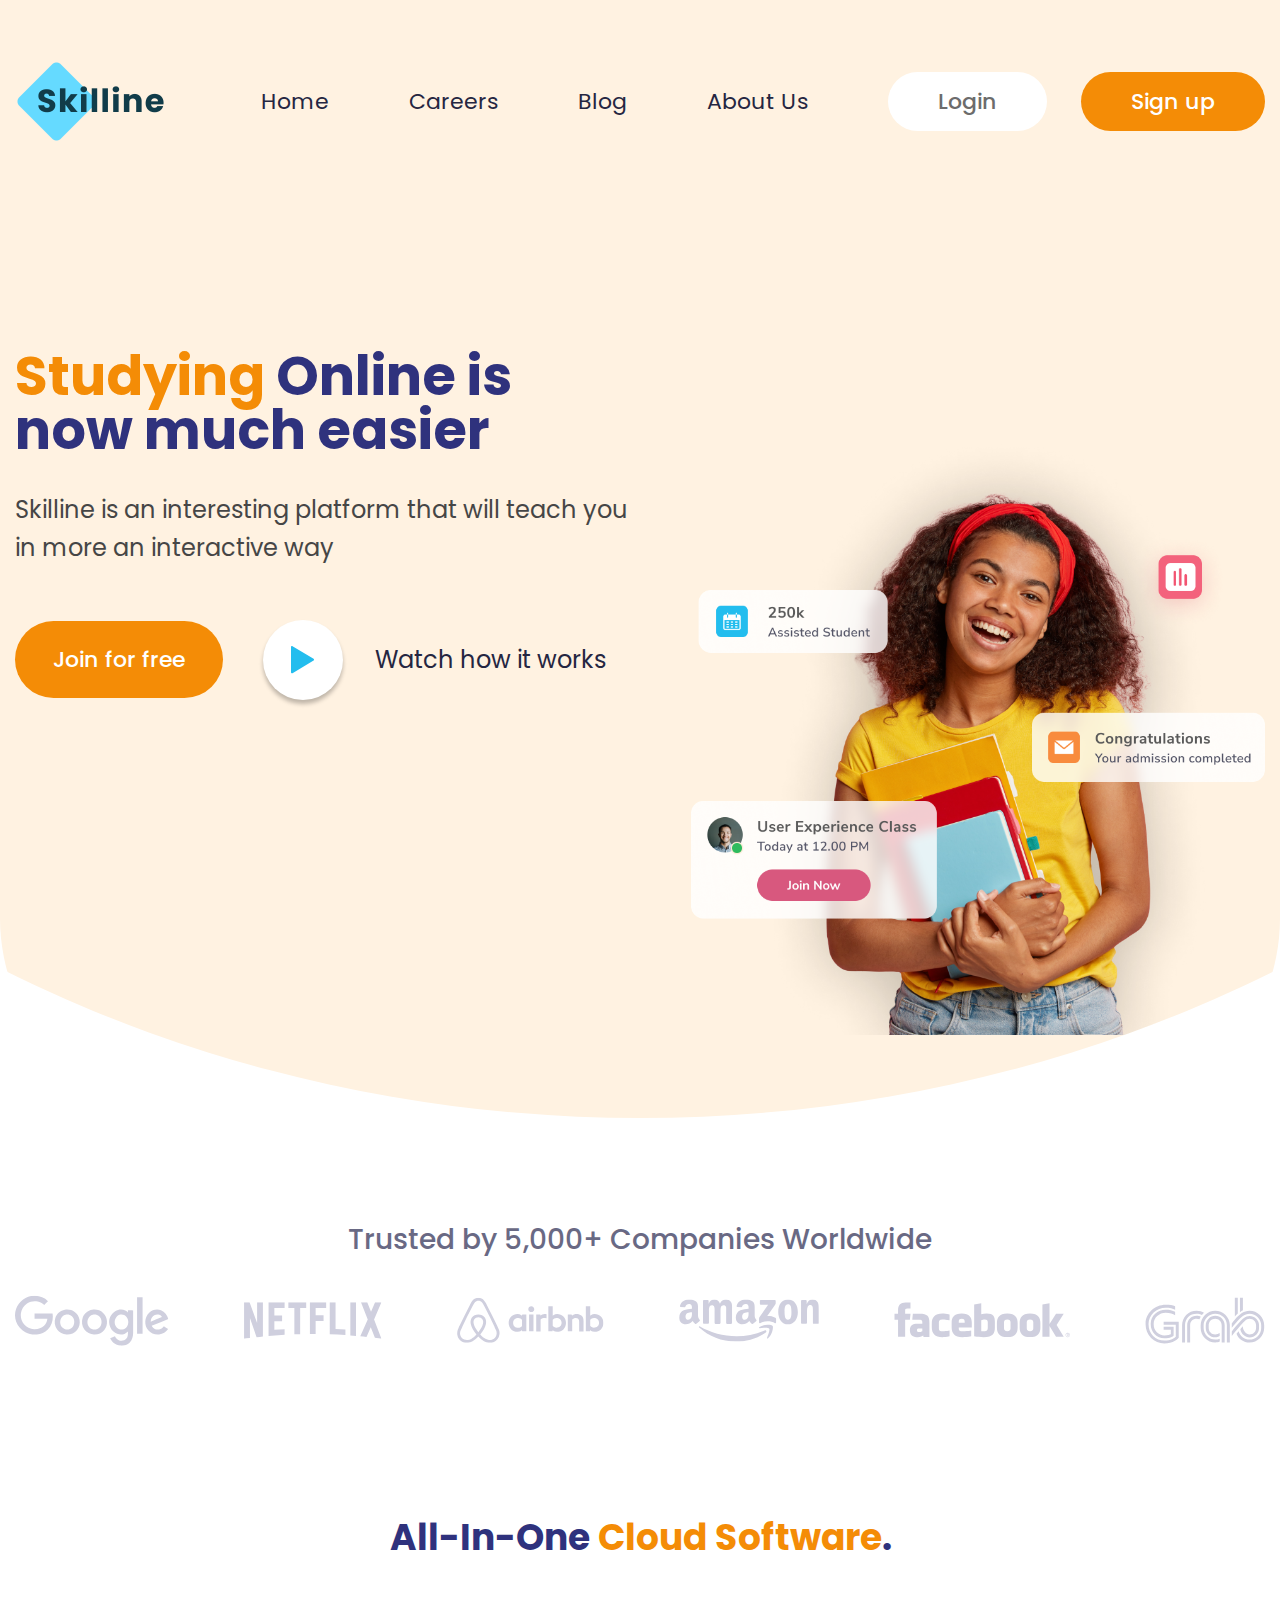
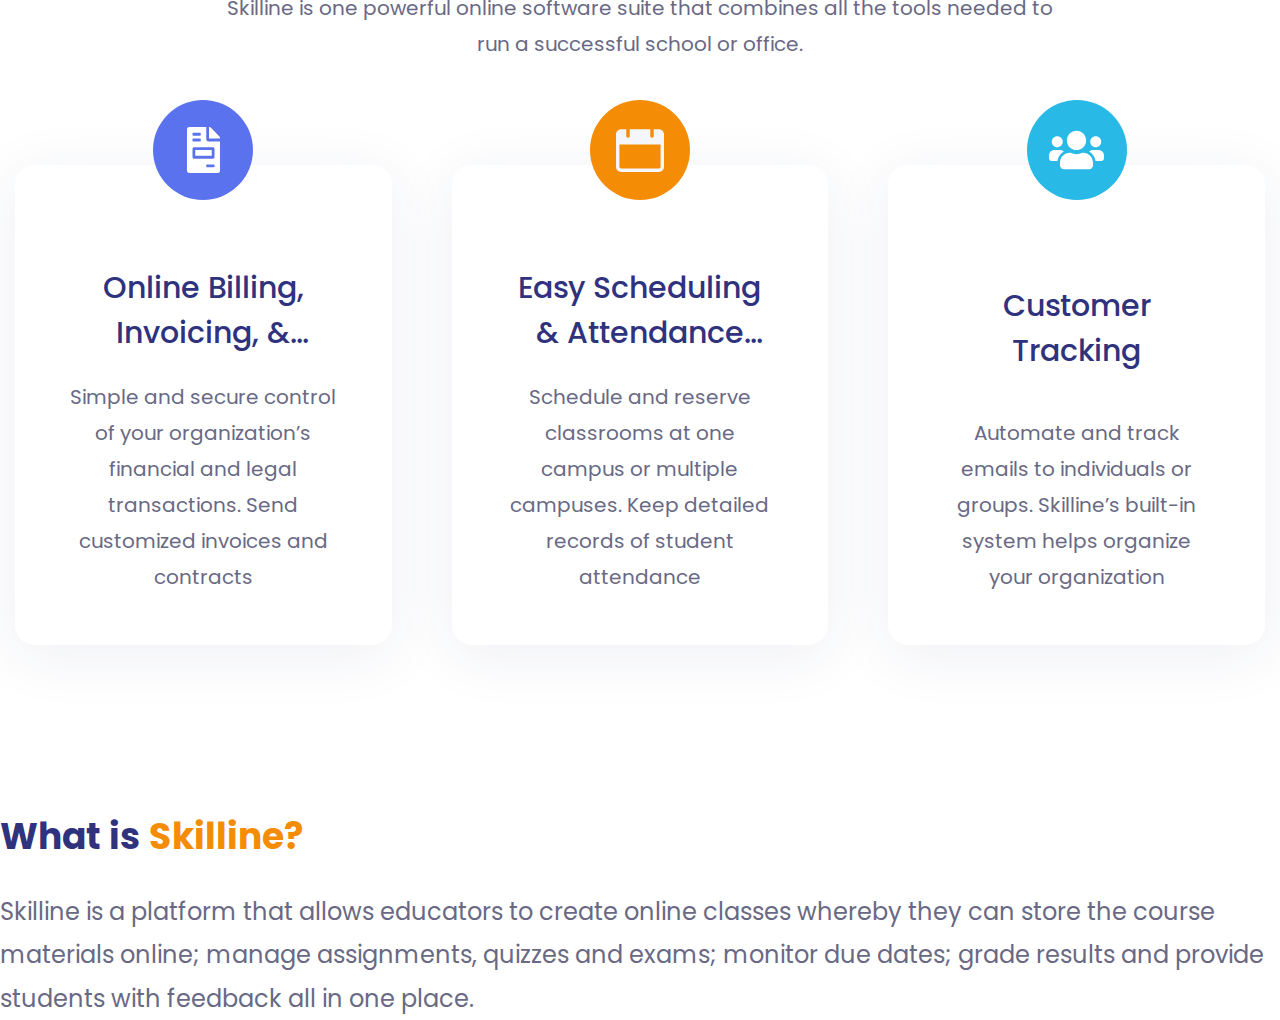
==== landing-page-figma-1/index.html @ 6eb18774 "update section introduce" ====
<!DOCTYPE html>
<html lang="en">
  <head>
    <meta charset="UTF-8" />
    <meta http-equiv="X-UA-Compatible" content="IE=edge" />
    <meta name="viewport" content="width=device-width, initial-scale=1.0" />
    <title>Skilline</title>
    <link rel="preconnect" href="https://fonts.googleapis.com" />
    <link rel="preconnect" href="https://fonts.gstatic.com" crossorigin />
    <link
      href="https://fonts.googleapis.com/css2?family=Nunito+Sans:wght@400;600;700;800&family=Poppins:wght@400;500;600;700&display=swap"
      rel="stylesheet"
    />
    <link rel="stylesheet" href="./css/app.css" />
  </head>
  <body>
    <div class="wrapper">
      <header class="header">
        <div class="header-container">
          <div class="header-top">
            <img srcset="./images/logo.png 2x" alt="" class="header-logo" />
            <ul class="menu">
              <li class="menu-item"><a href="#!" class="menu-link">Home</a></li>
              <li class="menu-item">
                <a href="#!" class="menu-link">Careers</a>
              </li>
              <li class="menu-item"><a href="#!" class="menu-link">Blog</a></li>
              <li class="menu-item">
                <a href="#!" class="menu-link">About Us</a>
              </li>
            </ul>
            <div class="header-buttons">
              <a href="#!" class="btn btn--white">Login</a>
              <a href="#!" class="btn btn--primary">Sign up</a>
            </div>
          </div>
          <div class="header-main">
            <div class="header-content">
              <h1 class="header-heading">
                Studying <span>Online is now much easier</span>
              </h1>
              <p class="header-desc">
                Skilline is an interesting platform that will teach you in more
                an interactive way
              </p>
              <div class="header-action">
                <a href="#!" class="btn btn--primary">Join for free</a>
                <a href="#!" class="watch">
                  <div class="watch-icon">
                    <img src="./images/icon-play.svg" a lt="" />
                  </div>
                  <span>Watch how it works</span>
                </a>
              </div>
            </div>
            <div class="header-image">
              <img srcset="./images/header-pic.png 2x" alt="" />
            </div>
          </div>
        </div>
      </header>
      <main class="main">
        <section class="company">
          <h3 class="company-heading">Trusted by 5,000+ Companies Worldwide</h3>
          <div class="company-logos">
            <div class="company-logo">
              <img src="./images/google.svg" alt="google" />
            </div>
            <div class="company-logo">
              <img src="./images/netflix.svg" alt="netflix" />
            </div>
            <div class="company-logo">
              <img src="./images/airbnb.svg" alt="airbnb" />
            </div>
            <div class="company-logo">
              <img src="./images/amazon.svg" alt="amazon" />
            </div>
            <div class="company-logo">
              <img src="./images/facebook.svg" alt="facebook" />
            </div>
            <div class="company-logo">
              <img src="./images/grab.svg" alt="grab" />
            </div>
          </div>
        </section>
        <section class="introduce">
          <div class="introduce-header">
            <h2 class="global-heading">
              All-In-One <span>Cloud Software</span>.
            </h2>
            <p class="introduce-desc global-text">
              Skilline is one powerful online software suite that combines all
              the tools needed to run a successful school or office.
            </p>
          </div>
          <div class="introduce-list">
            <div class="introduce-item">
              <div class="introduce-icon bg-purple">
                <img src="./images/icon-file.svg" alt="" class="" />
              </div>
              <h3 class="introduce-title">
                Online Billing, Invoicing, & Contracts
              </h3>
              <p class="introduce-desc">
                Simple and secure control of your organization’s financial and
                legal transactions. Send customized invoices and contracts
              </p>
            </div>
            <div class="introduce-item">
              <div class="introduce-icon bg-orange">
                <img src="./images/icon-calendar.svg" alt="" class="" />
              </div>
              <h3 class="introduce-title">
                Easy Scheduling & Attendance Tracking
              </h3>
              <p class="introduce-desc">
                Schedule and reserve classrooms at one campus or multiple
                campuses. Keep detailed records of student attendance
              </p>
            </div>
            <div class="introduce-item">
              <div class="introduce-icon bg-blue">
                <img src="./images/icon-users.svg" alt="" class="" />
              </div>
              <h3 class="introduce-title">Customer Tracking</h3>
              <p class="introduce-desc">
                Automate and track emails to individuals or groups. Skilline’s
                built-in system helps organize your organization
              </p>
            </div>
          </div>
        </section>
        <section class="about">
          <div class="about-header">
            <h2 class="global-heading">What is <span>Skilline?</span></h2>
            <p class="global-text">
              Skilline is a platform that allows educators to create online
              classes whereby they can store the course materials online; manage
              assignments, quizzes and exams; monitor due dates; grade results
              and provide students with feedback all in one place.
            </p>
          </div>
        </section>
      </main>
    </div>
  </body>
</html>
---- landing-page-figma-1/css/app.css ----
html {
  -webkit-box-sizing: border-box;
          box-sizing: border-box;
}

* {
  margin: 0;
  padding: 0;
}

*,
*:before,
*:after {
  -webkit-box-sizing: border-box;
          box-sizing: border-box;
}

input,
textarea,
select,
button {
  outline: none;
}

input {
  line-height: normal;
}

label,
button {
  cursor: pointer;
}

a {
  text-decoration: none;
}

img {
  display: block;
  max-width: 100%;
}

body {
  font-size: 22px;
  color: #252641;
  font-weight: 400;
  line-height: 1;
  font-family: "Poppins", sans-serif;
}

.btn {
  display: inline-block;
  font-size: 22px;
  font-weight: 500;
  font-family: "Poppins", sans-serif;
  line-height: calc(33 / 22);
  padding: 13px 50px;
  border: 0;
  outline: none;
  border-radius: 1000rem;
  cursor: pointer;
}

.btn--white {
  background-color: white;
  color: #6c6c6c;
}

.btn--primary {
  color: white;
  background-color: #f48c06;
}

.global-heading {
  font-weight: 700;
  font-size: 36px;
  line-height: 180%;
  color: #2f327d;
  margin-bottom: 20px;
}

.global-heading span {
  color: #f48c06;
}

.global-text {
  font-size: 24px;
  line-height: 180%;
  color: #696984;
}

.bg-purple {
  background-color: #5b72ee;
}

.bg-orange {
  background-color: #f48c06;
}

.bg-blue {
  background-color: #29b9e7;
}

.header {
  min-height: 1118px;
  background-color: #fff2e1;
  border-radius: 0 0 200px 200px;
  margin-bottom: 100px;
  overflow: hidden;
  -webkit-clip-path: ellipse(100% 100% at top);
          clip-path: ellipse(100% 100% at top);
  padding-bottom: 200px;
}

.header-container {
  max-width: 1725px;
  margin-left: auto;
  margin-right: auto;
  padding: 0 15px;
}

.header-top {
  padding-top: 60px;
  padding-bottom: 70px;
  display: -webkit-box;
  display: -ms-flexbox;
  display: flex;
  -webkit-box-align: center;
      -ms-flex-align: center;
          align-items: center;
}

.header-buttons {
  margin-left: 80px;
  display: -webkit-box;
  display: -ms-flexbox;
  display: flex;
  -webkit-box-align: center;
      -ms-flex-align: center;
          align-items: center;
  gap: 0 34px;
}

.header-main {
  display: -webkit-box;
  display: -ms-flexbox;
  display: flex;
  -webkit-box-pack: justify;
      -ms-flex-pack: justify;
          justify-content: space-between;
  -webkit-box-align: center;
      -ms-flex-align: center;
          align-items: center;
  gap: 0 57px;
}

.header-heading {
  font-size: 54px;
  font-weight: bold;
  margin-bottom: 34px;
  line-height: cal(81/54);
  color: #f48c06;
}

.header-heading span {
  color: #2f327d;
}

.header-desc {
  font-weight: 400;
  font-size: 24px;
  line-height: 160%;
  margin-bottom: 52px;
  color: #464646;
}

.header-action {
  display: -webkit-box;
  display: -ms-flexbox;
  display: flex;
  -webkit-box-align: center;
      -ms-flex-align: center;
          align-items: center;
  gap: 0 40px;
}

.header-action .btn--primary {
  padding: 22px 38px;
}

.header-image {
  position: relative;
  -webkit-transform: translateY(200px);
          transform: translateY(200px);
}

.menu {
  margin-left: auto;
  list-style-type: none;
  display: -webkit-box;
  display: -ms-flexbox;
  display: flex;
  -webkit-box-align: center;
      -ms-flex-align: center;
          align-items: center;
  gap: 0 80px;
}

.menu-link {
  color: inherit;
}

.watch {
  display: -webkit-box;
  display: -ms-flexbox;
  display: flex;
  -webkit-box-align: center;
      -ms-flex-align: center;
          align-items: center;
  gap: 0 32px;
  font-size: 24px;
  line-height: calc(36 / 24);
  color: inherit;
}

.watch-icon {
  width: 80px;
  height: 80px;
  border-radius: 100rem;
  background-color: white;
  -webkit-box-shadow: 0px 4px 4px rgba(0, 0, 0, 0.25);
          box-shadow: 0px 4px 4px rgba(0, 0, 0, 0.25);
  display: -webkit-box;
  display: -ms-flexbox;
  display: flex;
  -webkit-box-align: center;
      -ms-flex-align: center;
          align-items: center;
  -webkit-box-pack: center;
      -ms-flex-pack: center;
          justify-content: center;
}

.company {
  margin-bottom: 160px;
}

.company-heading {
  font-weight: 500;
  font-size: 28px;
  line-height: 160%;
  text-align: center;
  margin-bottom: 32px;
  color: #696984;
}

.company-logos {
  display: -webkit-box;
  display: -ms-flexbox;
  display: flex;
  -webkit-box-align: center;
      -ms-flex-align: center;
          align-items: center;
  gap: 0 75px;
  max-width: 1370px;
  padding: 0 15px;
  margin-left: auto;
  margin-right: auto;
}

.company-logo img {
  margin: 0 auto;
}

.introduce {
  margin-bottom: 160px;
}

.introduce-header {
  max-width: 870px;
  padding: 0 15px;
  margin: 0 auto;
  text-align: center;
  margin-bottom: 103px;
}

.introduce-list {
  max-width: 1500px;
  margin: 0 auto;
  padding: 0 15px;
  display: -ms-grid;
  display: grid;
  -ms-grid-columns: (1fr)[3];
      grid-template-columns: repeat(3, 1fr);
  grid-gap: 60px;
}

.introduce-item {
  background: #FFFFFF;
  -webkit-box-shadow: 0px 10px 60px rgba(38, 45, 118, 0.08);
          box-shadow: 0px 10px 60px rgba(38, 45, 118, 0.08);
  border-radius: 20px;
  padding: 0px 54px 50px;
  display: -ms-grid;
  display: grid;
  -ms-grid-rows: 100px 1fr auto;
      grid-template-rows: 100px 1fr auto;
  justify-items: center;
  -webkit-box-align: center;
      -ms-flex-align: center;
          align-items: center;
  text-align: center;
}

.introduce-icon {
  width: 100px;
  height: 100px;
  border-radius: 100rem;
  display: -webkit-box;
  display: -ms-flexbox;
  display: flex;
  -webkit-box-align: center;
      -ms-flex-align: center;
          align-items: center;
  -webkit-box-pack: center;
      -ms-flex-pack: center;
          justify-content: center;
  -webkit-transform: translateY(-50px);
          transform: translateY(-50px);
  margin-bottom: 30px;
}

.introduce-title {
  font-weight: 500;
  font-size: 30px;
  line-height: 1.5;
  color: #2f327d;
  margin-bottom: 24px;
  display: -webkit-box;
  -webkit-line-clamp: 2;
  -webkit-box-orient: vertical;
  overflow: hidden;
  text-overflow: ellipsis;
  word-break: break-word;
}

.introduce-desc {
  font-size: 20px;
  line-height: 180%;
  color: #696984;
  margin-top: auto;
}
/*# sourceMappingURL=app.css.map */
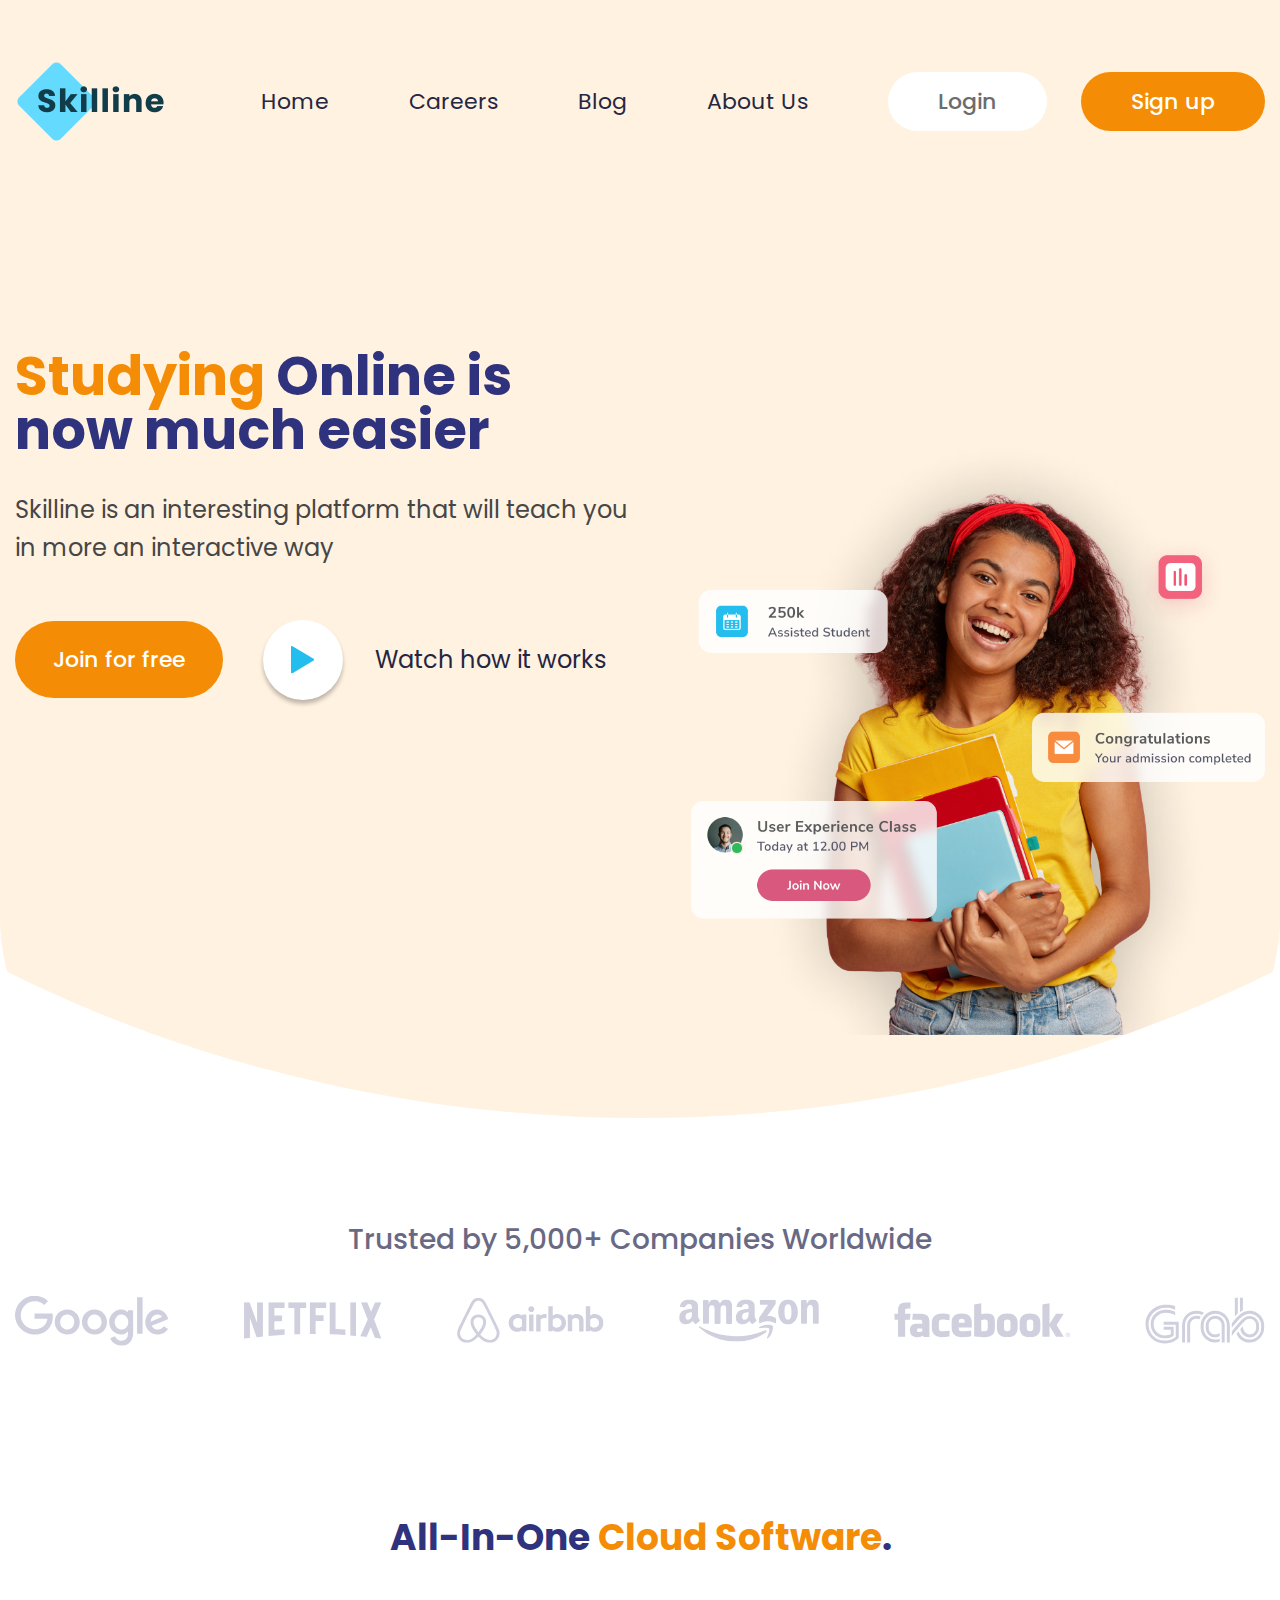
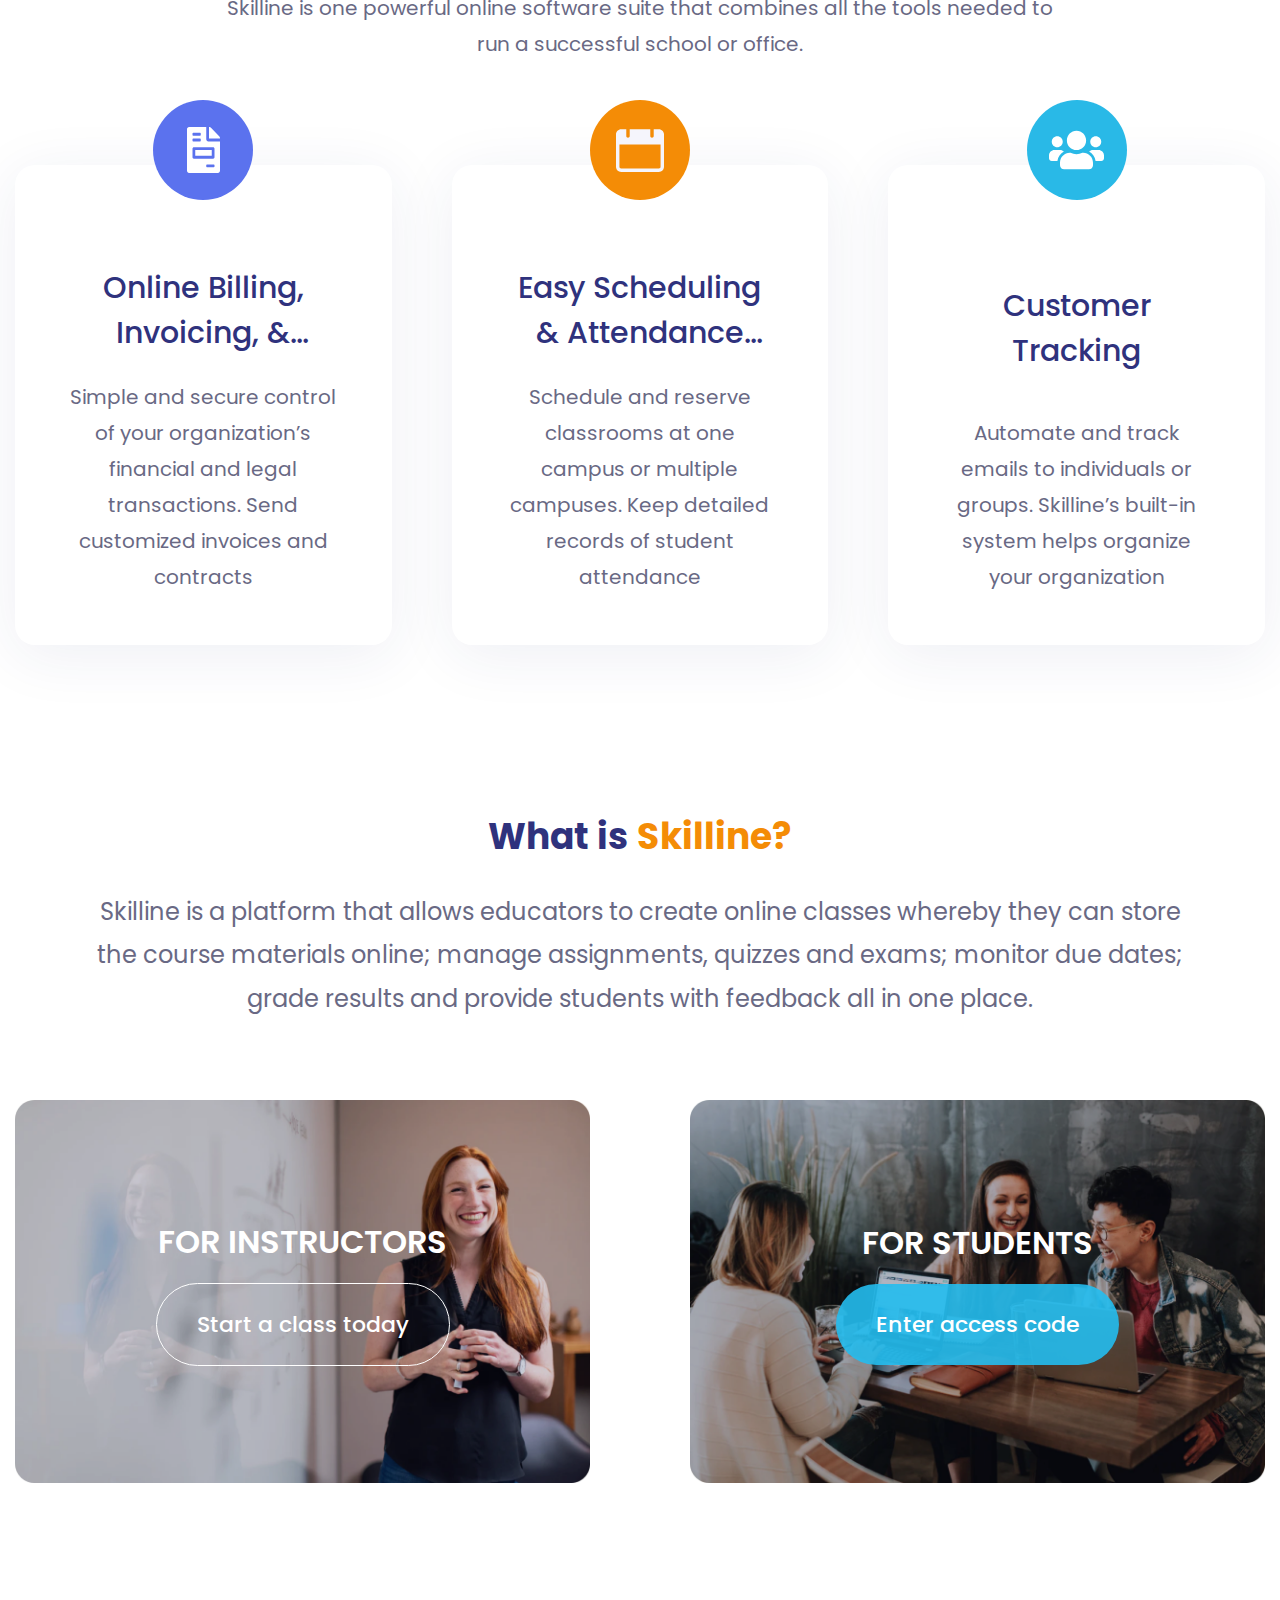
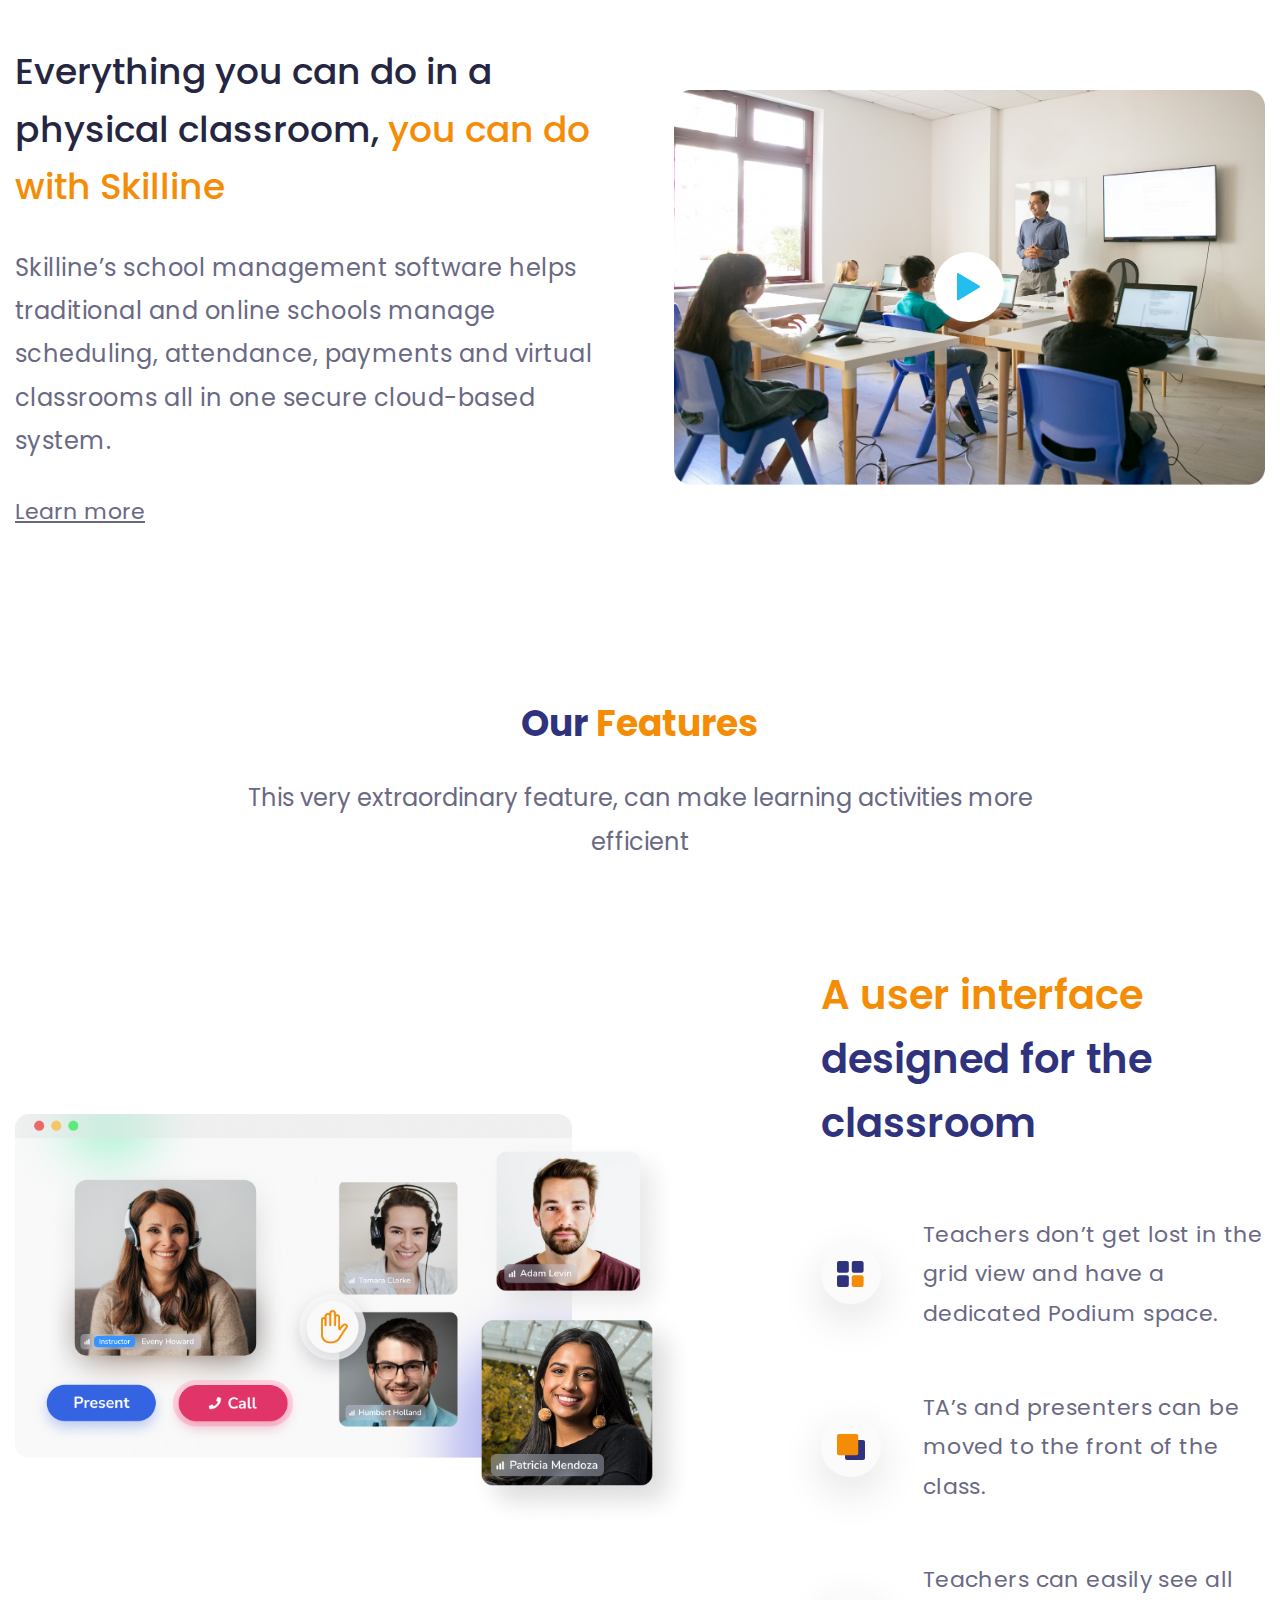
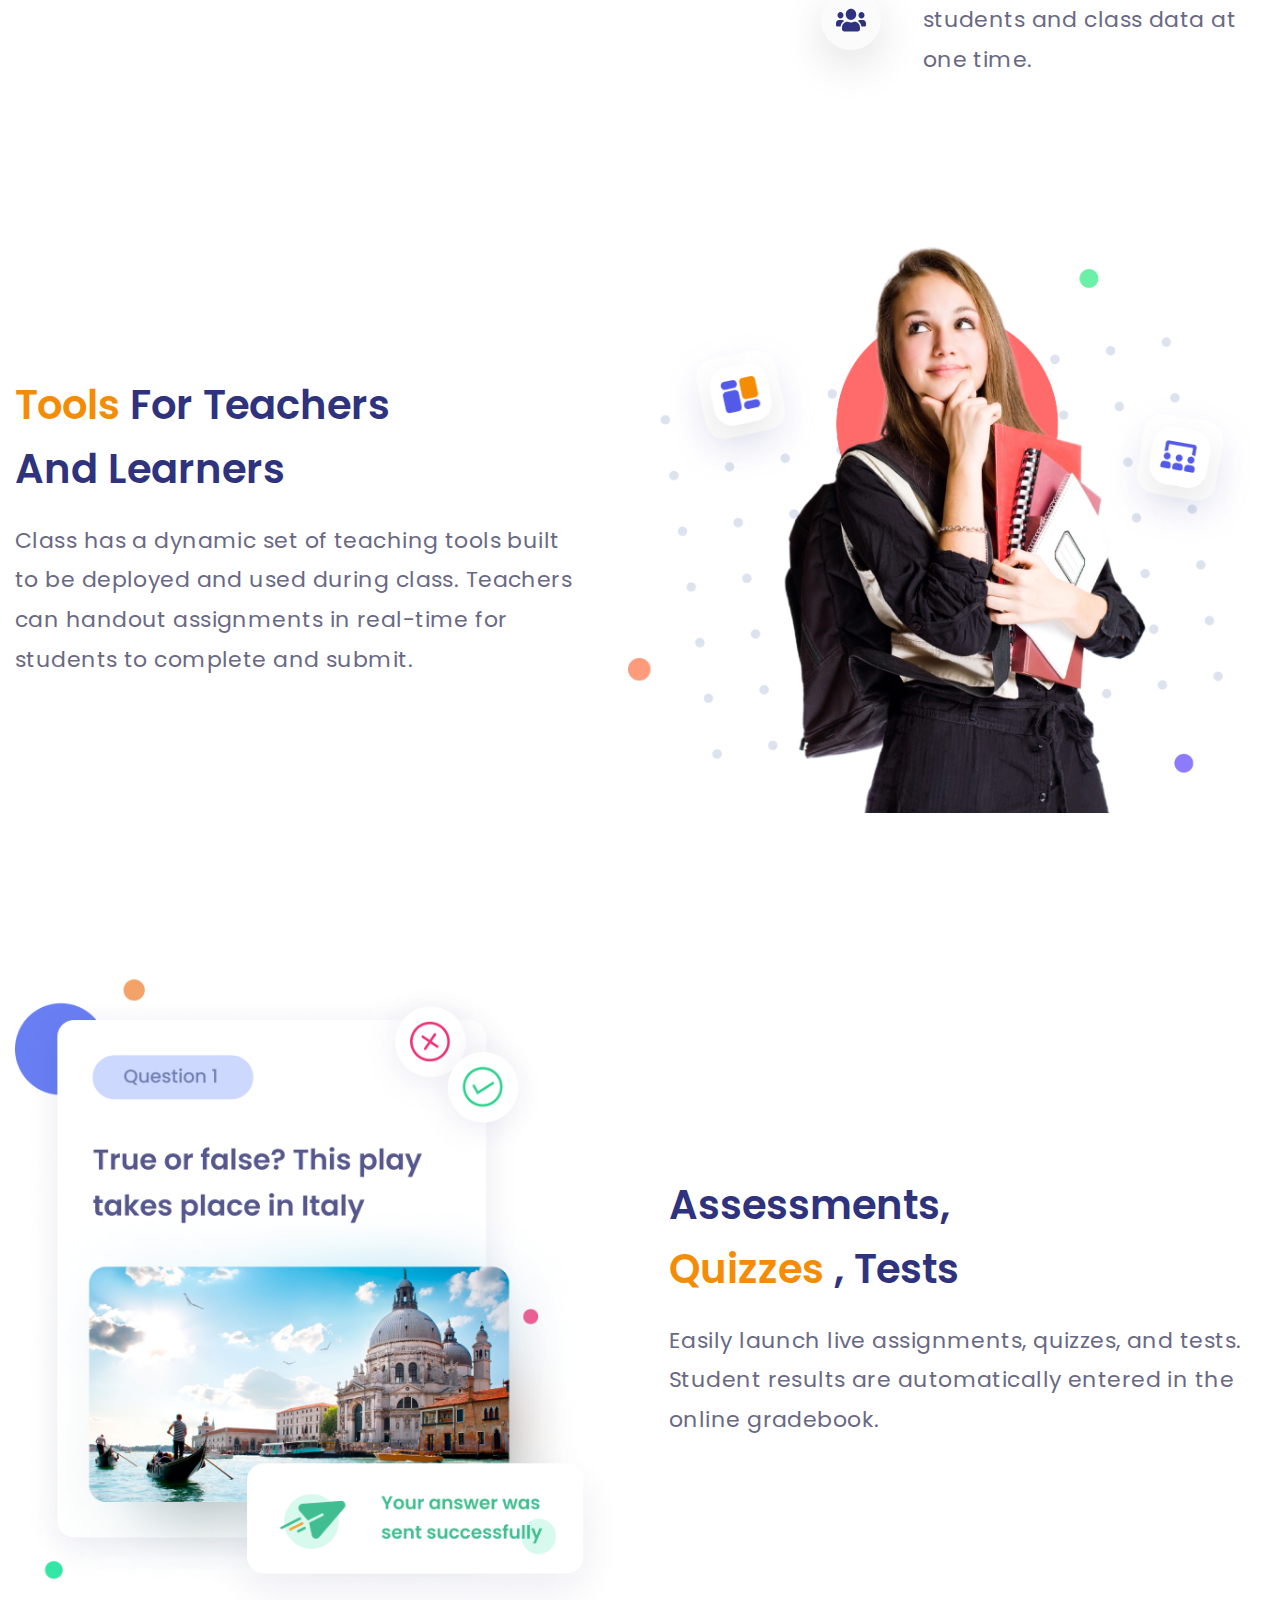
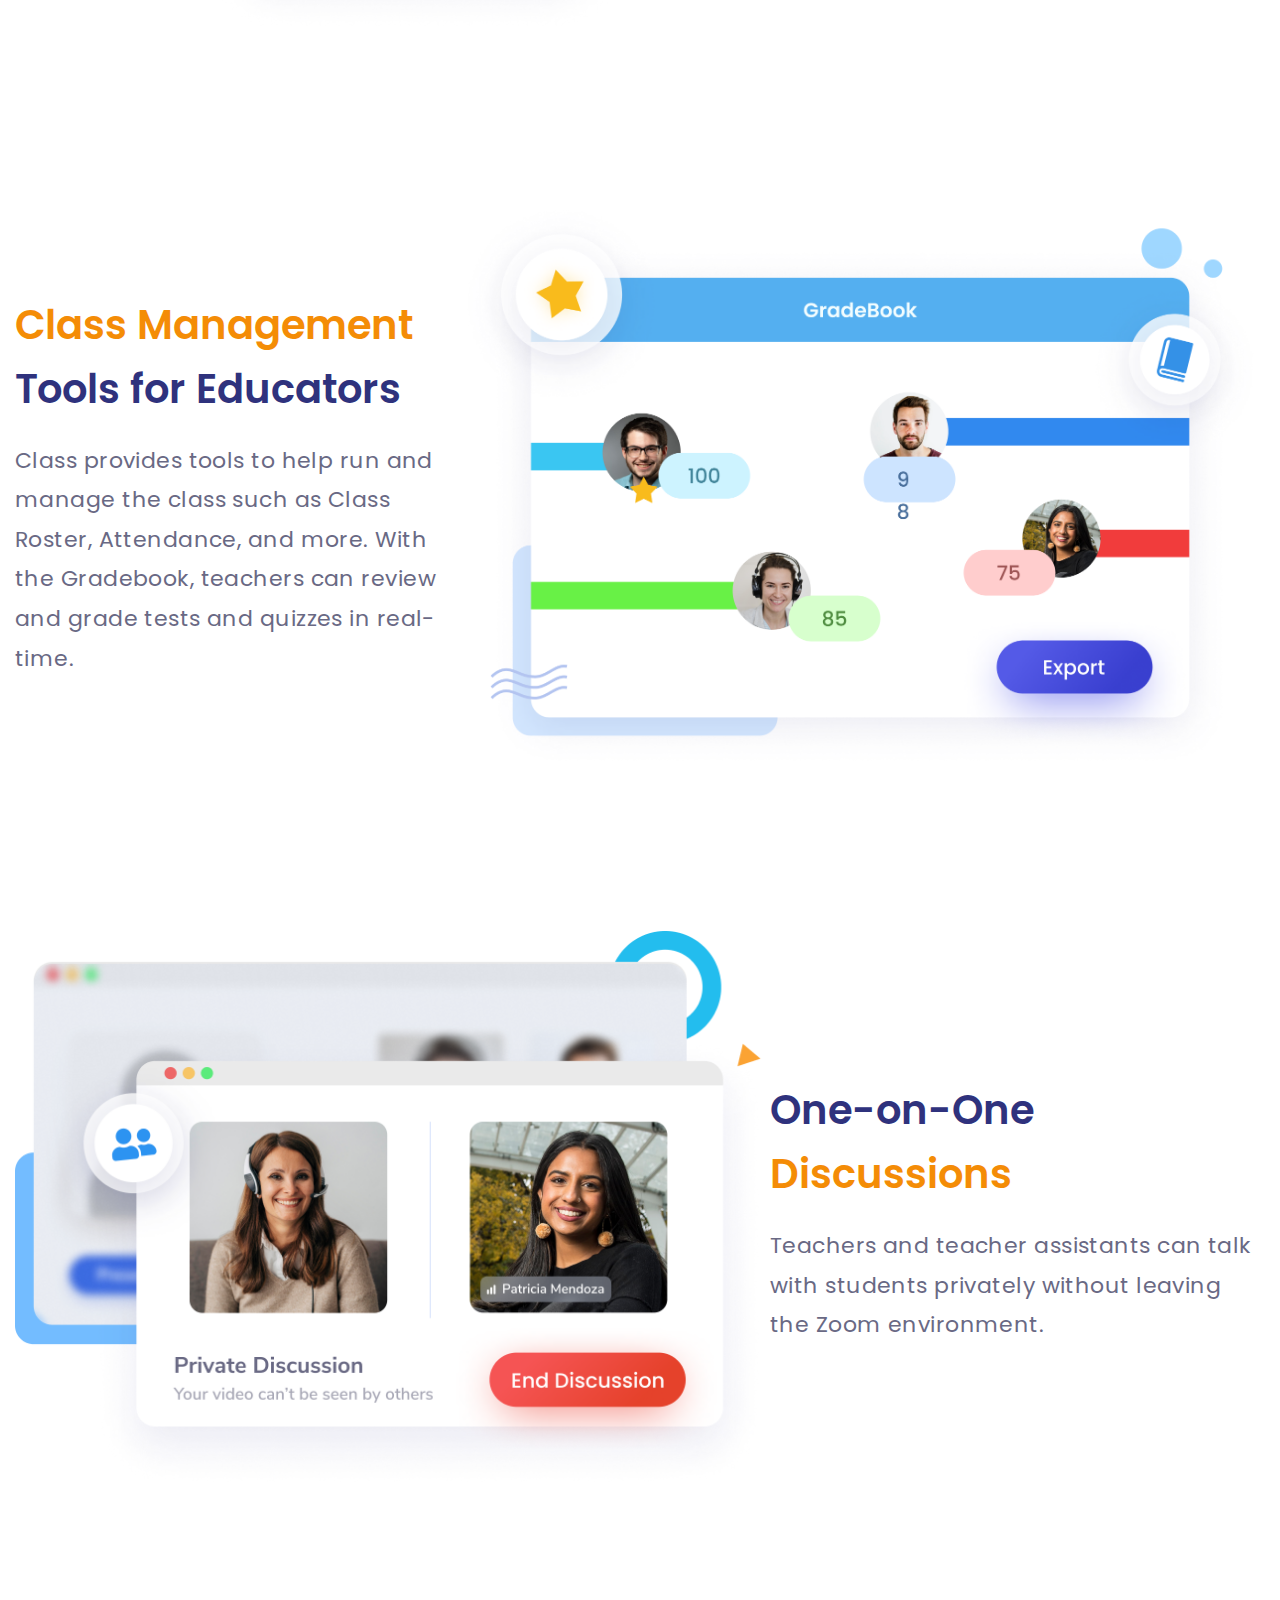
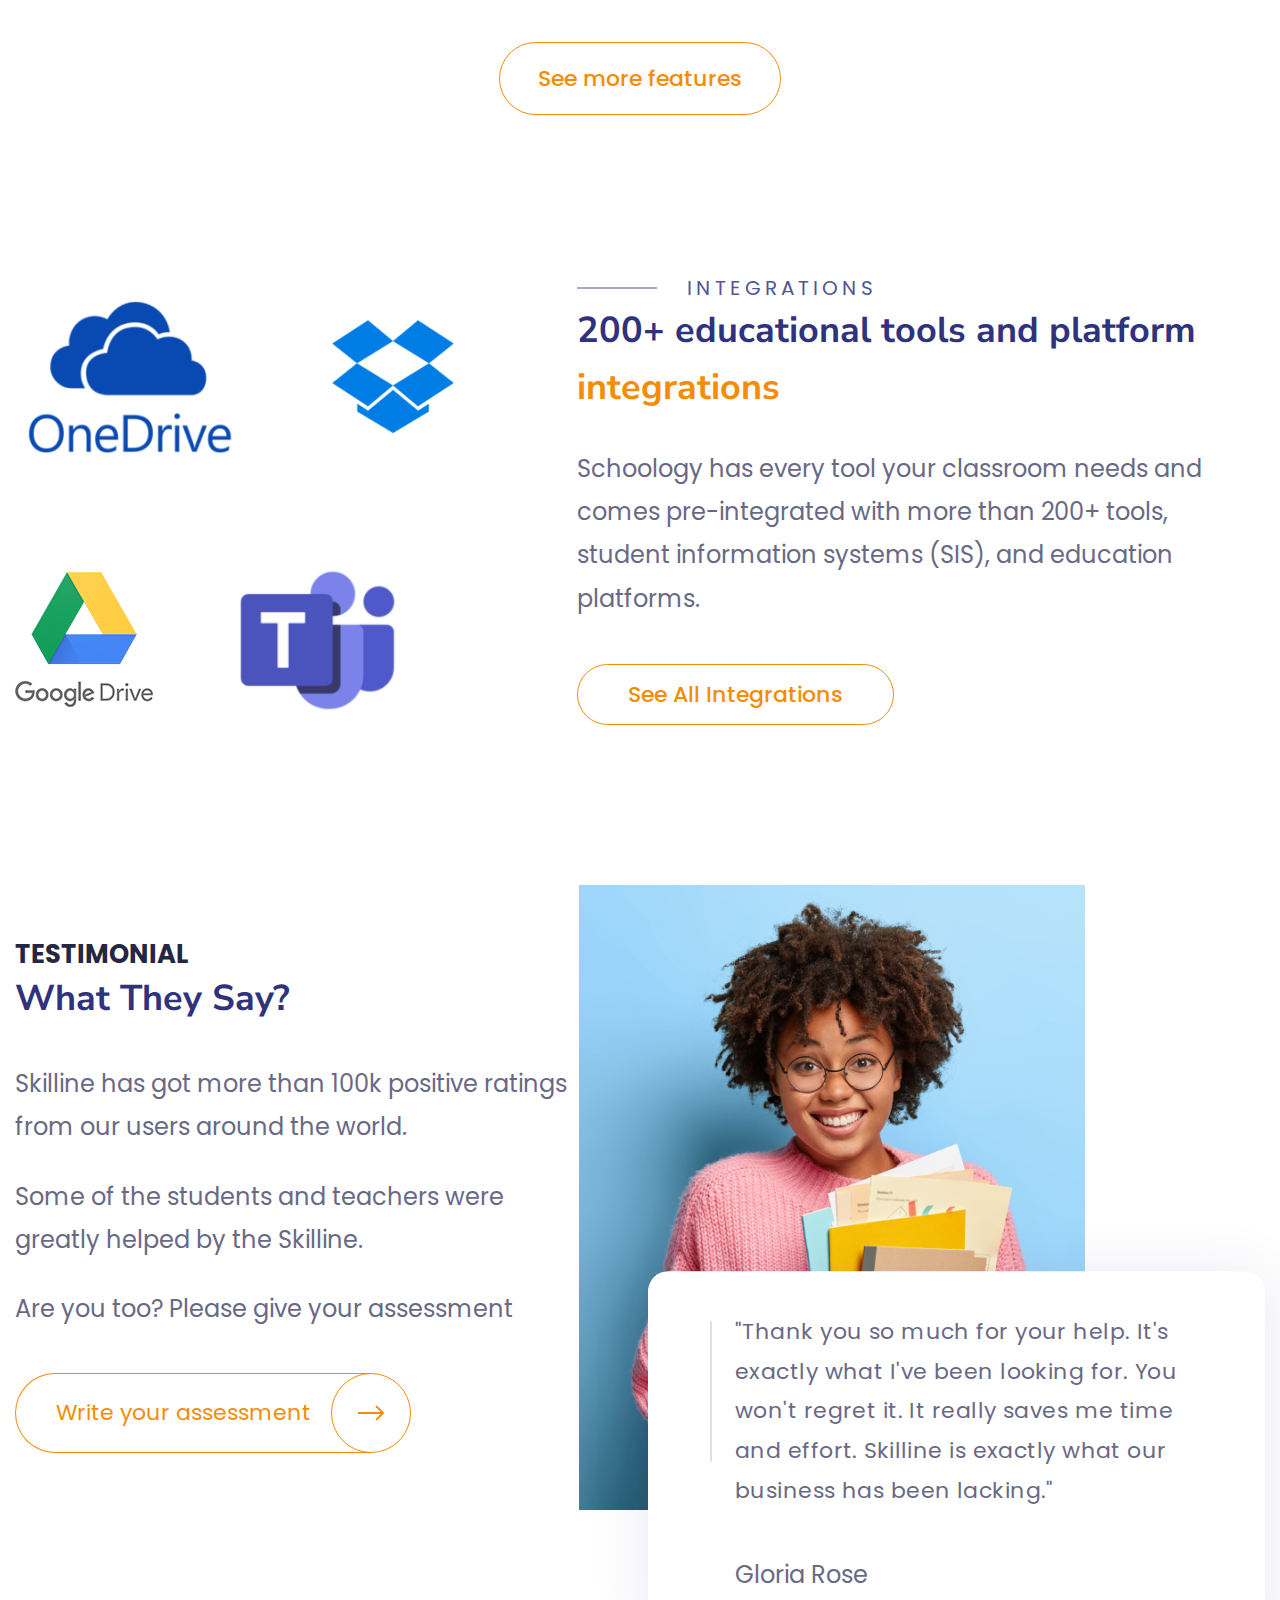
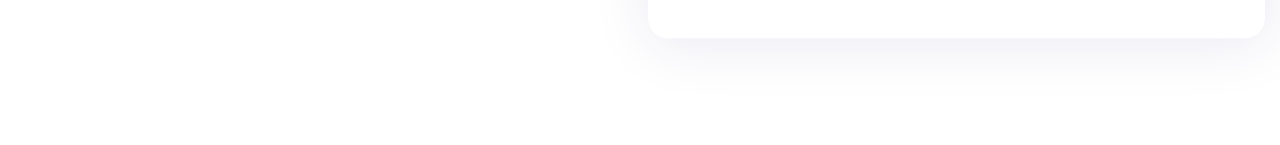
==== commit f662da6b: "update section testiminal" ====
--- a/landing-page-figma-1/index.html
+++ b/landing-page-figma-1/index.html
@@ -140,6 +140,212 @@
               and provide students with feedback all in one place.
             </p>
           </div>
+          <div class="about-list">
+            <div class="about-item">
+              <img srcset="./images/img1.png 2x" alt="" class="about-image" />
+              <div class="about-content">
+                <h3 class="about-title">FOR INSTRUCTORS</h3>
+                <a href="#!" class="btn btn--outline">Start a class today</a>
+              </div>
+            </div>
+            <div class="about-item">
+              <img srcset="./images/img2.png 2x" alt="" class="about-image" />
+              <div class="about-content">
+                <h3 class="about-title">FOR STUDENTS</h3>
+                <a href="#!" class="btn about-student">Enter access code</a>
+              </div>
+            </div>
+          </div>
+        </section>
+        <section class="youcan">
+          <div class="youcan-content">
+            <h2 class="youcan-heading">
+              Everything you can do in a physical classroom,
+              <span>you can do with Skilline</span>
+            </h2>
+            <p class="youcan-desc">
+              Skilline’s school management software helps traditional and online
+              schools manage scheduling, attendance, payments and virtual
+              classrooms all in one secure cloud-based system.
+            </p>
+            <a href="#!" class="youcan-more">Learn more</a>
+          </div>
+          <div class="youcan-image">
+            <img src="./images/img3.png" alt="" />
+            <div class="youcan-play">
+              <img src="./images/icon-play.svg" alt="" />
+            </div>
+          </div>
+        </section>
+        <section class="feature">
+          <div class="feature-header">
+            <h2 class="global-heading">Our <span>Features</span></h2>
+            <p class="global-text">
+              This very extraordinary feature, can make learning activities more
+              efficient
+            </p>
+          </div>
+          <div class="feature-main">
+            <div class="feature-section">
+              <div class="feature-image">
+                <img src="./images/img4.png" alt="" />
+              </div>
+              <div class="feature-content">
+                <h3 class="global-heading feature-heading">
+                  <span> A user interface </span> designed for the classroom
+                </h3>
+                <ul class="feature-list">
+                  <li class="feature-item">
+                    <div class="feature-icon">
+                      <img src="./images/icon-squares.svg" alt="" />
+                    </div>
+                    <p class="feature-text">
+                      Teachers don’t get lost in the grid view and have a
+                      dedicated Podium space.
+                    </p>
+                  </li>
+                  <li class="feature-item">
+                    <div class="feature-icon">
+                      <img src="./images/icon-copy.svg" alt="" />
+                    </div>
+                    <p class="feature-text">
+                      TA’s and presenters can be moved to the front of the
+                      class.
+                    </p>
+                  </li>
+                  <li class="feature-item">
+                    <div class="feature-icon">
+                      <img src="./images/icon-teachers.svg" alt="" />
+                    </div>
+                    <p class="feature-text">
+                      Teachers can easily see all students and class data at one
+                      time.
+                    </p>
+                  </li>
+                </ul>
+              </div>
+            </div>
+            <div class="feature-section">
+              <div class="feature-content">
+                <h2 class="global-heading feature-heading">
+                  <span>Tools</span> For Teachers And Learners
+                </h2>
+                <p class="feature-text">
+                  Class has a dynamic set of teaching tools built to be deployed
+                  and used during class. Teachers can handout assignments in
+                  real-time for students to complete and submit.
+                </p>
+              </div>
+              <div class="feature-image">
+                <img srcset="./images/img5.png 2x" alt="" />
+              </div>
+            </div>
+            <div class="feature-section">
+              <div class="feature-image">
+                <img src="./images/img6.png" alt="" />
+              </div>
+              <div class="feature-content">
+                <h2 class="global-heading feature-heading">
+                  Assessments, <span>Quizzes</span> , Tests
+                </h2>
+                <p class="feature-text">
+                  Easily launch live assignments, quizzes, and tests. Student
+                  results are automatically entered in the online gradebook.
+                </p>
+              </div>
+            </div>
+            <div class="feature-section">
+              <div class="feature-content">
+                <h2 class="global-heading feature-heading">
+                  <span>Class Management</span> Tools for Educators
+                </h2>
+                <p class="feature-text">
+                  Class provides tools to help run and manage the class such as
+                  Class Roster, Attendance, and more. With the Gradebook,
+                  teachers can review and grade tests and quizzes in real-time.
+                </p>
+              </div>
+              <div class="feature-image">
+                <img src="./images/img7.png" alt="" />
+              </div>
+            </div>
+            <div class="feature-section">
+              <div class="feature-image">
+                <img src="./images/img8.png" alt="" />
+              </div>
+              <div class="feature-content">
+                <h2 class="global-heading feature-heading">
+                  One-on-One <span>Discussions</span>
+                </h2>
+                <p class="feature-text">
+                  Teachers and teacher assistants can talk with students
+                  privately without leaving the Zoom environment.
+                </p>
+              </div>
+            </div>
+          </div>
+          <a href="#!" class="btn feature-more">See more features</a>
+        </section>
+        <section class="intergration">
+          <div class="intergration-brand">
+            <img srcset="./images/onedrive.png 2x" alt="" />
+            <img srcset="./images/dropbox.png 2x" alt="" />
+            <img srcset="./images/google-drive.png 2x" alt="" />
+            <img srcset="./images/team.png 2x" alt="" />
+          </div>
+          <div class="intergration-content">
+            <h3 class="intergration-caption">INTEGRATIONS</h3>
+            <h2 class="global-heading intergration-heading">
+              200+ educational tools and platform <span>integrations</span>
+            </h2>
+            <p class="global-text intergration-text">
+              Schoology has every tool your classroom needs and comes
+              pre-integrated with more than 200+ tools, student information
+              systems (SIS), and education platforms.
+            </p>
+            <a href="#!" class="btn btn--secondary">See All Integrations</a>
+          </div>
+        </section>
+        <section class="testimonial">
+          <div class="testimonial-content">
+            <h3 class="global-caption">TESTIMONIAL</h3>
+            <h2 class="global-heading testimonial-heading">What They Say?</h2>
+            <p class="global-text testimonial-desc">
+              Skilline has got more than 100k positive ratings from our users
+              around the world.
+            </p>
+            <p class="global-text testimonial-desc">
+              Some of the students and teachers were greatly helped by the
+              Skilline.
+            </p>
+            <p class="global-text testimonial-desc">
+              Are you too? Please give your assessment
+            </p>
+            <a href="#!" class="testimonial-button">
+              <span>Write your assessment</span>
+              <div class="testimonial-arrow">
+                <img src="./images/icon-long-arrow.svg" alt="" />
+              </div>
+            </a>
+          </div>
+          <div class="testimonial-slide">
+            <div class="testimonial-image">
+              <img srcset="./images/imggirl.png 2x" alt="" />
+            </div>
+            <div class="testimonial-item">
+              <div class="testimonial-review">
+                <p class="testimonial-text">
+                  "Thank you so much for your help. It's exactly what I've been
+                  looking for. You won't regret it. It really saves me time and
+                  effort. Skilline is exactly what our business has been
+                  lacking."
+                </p>
+                <div class="testimonial-evaluate">
+                  <p class="global-text testimonial-author">Gloria Rose</p>
+                </div>
+              </div>
+            </div>
+          </div>
         </section>
       </main>
     </div>
--- a/landing-page-figma-1/css/app.css
+++ b/landing-page-figma-1/css/app.css
@@ -71,6 +71,12 @@
   background-color: #f48c06;
 }
 
+.btn--secondary {
+  color: #f48c06;
+  background-color: transparent;
+  border: 1px solid currentColor;
+}
+
 .global-heading {
   font-weight: 700;
   font-size: 36px;
@@ -350,4 +356,515 @@
   color: #696984;
   margin-top: auto;
 }
+
+.about {
+  padding: 0 15px;
+  max-width: 1330px;
+  margin: 0 auto 160px;
+}
+
+.about-header {
+  text-align: center;
+  max-width: 1110px;
+  margin: 0 auto 80px;
+}
+
+.about-list {
+  display: -ms-grid;
+  display: grid;
+  -ms-grid-columns: 1fr 1fr;
+      grid-template-columns: 1fr 1fr;
+  grid-gap: 0 100px;
+}
+
+.about-item {
+  position: relative;
+}
+
+.about-content {
+  position: absolute;
+  top: 0;
+  right: 0;
+  bottom: 0;
+  left: 0;
+  background: rgba(23, 27, 65, 0.2);
+  z-index: 10;
+  display: -webkit-box;
+  display: -ms-flexbox;
+  display: flex;
+  -webkit-box-pack: center;
+      -ms-flex-pack: center;
+          justify-content: center;
+  -webkit-box-align: center;
+      -ms-flex-align: center;
+          align-items: center;
+  -webkit-box-orient: vertical;
+  -webkit-box-direction: normal;
+      -ms-flex-direction: column;
+          flex-direction: column;
+  color: white;
+  border-radius: 20px;
+}
+
+.about-title {
+  font-weight: 600;
+  font-size: 32px;
+  line-height: 1.5;
+  margin-bottom: 17px;
+}
+
+.about .btn--outline {
+  color: white;
+  padding: 24px 40px;
+  border: 1px solid currentColor;
+}
+
+.about-student {
+  background: rgba(35, 189, 238, 0.9);
+  color: white;
+  padding: 24px 40px;
+}
+
+.youcan {
+  max-width: 1580px;
+  padding: 0 15px;
+  margin: 0 auto 160px;
+  display: -webkit-box;
+  display: -ms-flexbox;
+  display: flex;
+  -webkit-box-align: center;
+      -ms-flex-align: center;
+          align-items: center;
+  -webkit-box-pack: justify;
+      -ms-flex-pack: justify;
+          justify-content: space-between;
+  gap: 0 67px;
+}
+
+.youcan > * {
+  width: 50%;
+}
+
+.youcan-heading {
+  font-weight: 500;
+  font-size: 36px;
+  line-height: 160%;
+  margin-bottom: 30px;
+}
+
+.youcan-heading span {
+  color: #f48c06;
+}
+
+.youcan-desc {
+  color: #696984;
+  font-size: 24px;
+  line-height: 180%;
+  letter-spacing: 0.02em;
+  margin-bottom: 30px;
+}
+
+.youcan-more {
+  font-size: 22px;
+  line-height: 180%;
+  text-decoration: underline;
+  color: #696984;
+}
+
+.youcan-image {
+  position: relative;
+}
+
+.youcan-play {
+  display: -webkit-box;
+  display: -ms-flexbox;
+  display: flex;
+  -webkit-box-pack: center;
+      -ms-flex-pack: center;
+          justify-content: center;
+  -webkit-box-align: center;
+      -ms-flex-align: center;
+          align-items: center;
+  width: 70px;
+  height: 70px;
+  border-radius: 100rem;
+  background-color: white;
+  position: absolute;
+  top: 50%;
+  left: 50%;
+  -webkit-transform: translate(-50%, -50%);
+          transform: translate(-50%, -50%);
+  z-index: 10;
+}
+
+.feature {
+  padding: 0 15px;
+  margin-bottom: 160px;
+}
+
+.feature-main {
+  display: -webkit-box;
+  display: -ms-flexbox;
+  display: flex;
+  -webkit-box-orient: vertical;
+  -webkit-box-direction: normal;
+      -ms-flex-direction: column;
+          flex-direction: column;
+  gap: 160px 0;
+}
+
+.feature-header {
+  max-width: 888px;
+  margin: 0 auto 100px;
+  text-align: center;
+}
+
+.feature-heading {
+  font-weight: 600;
+  font-size: 40px;
+  line-height: 160%;
+}
+
+.feature-text {
+  font-size: 22px;
+  line-height: 180%;
+  letter-spacing: 0.02em;
+  color: #696984;
+}
+
+.feature-list {
+  display: -webkit-box;
+  display: -ms-flexbox;
+  display: flex;
+  -webkit-box-orient: vertical;
+  -webkit-box-direction: normal;
+      -ms-flex-direction: column;
+          flex-direction: column;
+  gap: 54px 0;
+}
+
+.feature-item {
+  display: -webkit-box;
+  display: -ms-flexbox;
+  display: flex;
+  -webkit-box-align: center;
+      -ms-flex-align: center;
+          align-items: center;
+  gap: 0 42px;
+}
+
+.feature-icon {
+  width: 60px;
+  height: 60px;
+  border-radius: 100rem;
+  background: #fbfbfb;
+  -webkit-box-shadow: 0px 15px 44px rgba(13, 15, 28, 0.12);
+          box-shadow: 0px 15px 44px rgba(13, 15, 28, 0.12);
+  display: -webkit-box;
+  display: -ms-flexbox;
+  display: flex;
+  -webkit-box-pack: center;
+      -ms-flex-pack: center;
+          justify-content: center;
+  -webkit-box-align: center;
+      -ms-flex-align: center;
+          align-items: center;
+  -ms-flex-negative: 0;
+      flex-shrink: 0;
+}
+
+.feature-section {
+  margin: 0 auto;
+  display: -webkit-box;
+  display: -ms-flexbox;
+  display: flex;
+  -webkit-box-pack: justify;
+      -ms-flex-pack: justify;
+          justify-content: space-between;
+  -webkit-box-align: center;
+      -ms-flex-align: center;
+          align-items: center;
+  width: 100%;
+}
+
+.feature-section:first-of-type {
+  max-width: 1610px;
+  gap: 0 126px;
+}
+
+.feature-section:first-of-type .feature-content {
+  width: 100%;
+  max-width: 542px;
+}
+
+.feature-section:first-of-type .feature-heading {
+  margin-bottom: 60px;
+}
+
+.feature-section:nth-of-type(2) {
+  max-width: 1470px;
+}
+
+.feature-section:nth-of-type(2) .feature-heading {
+  max-width: 393px;
+}
+
+.feature-section:nth-of-type(2) .feature-text {
+  max-width: 568px;
+}
+
+.feature-section:nth-of-type(2) .feature-image {
+  max-width: 637px;
+}
+
+.feature-section:nth-of-type(3) {
+  max-width: 1490px;
+}
+
+.feature-section:nth-of-type(3) .feature-heading {
+  max-width: 347px;
+}
+
+.feature-section:nth-of-type(3) .feature-text {
+  max-width: 596px;
+}
+
+.feature-section:nth-of-type(3) .feature-image {
+  max-width: 617px;
+}
+
+.feature-section:nth-of-type(4) {
+  max-width: 1545px;
+}
+
+.feature-section:nth-of-type(4) .feature-heading {
+  max-width: 420px;
+}
+
+.feature-section:nth-of-type(4) .feature-text {
+  max-width: 645px;
+}
+
+.feature-section:nth-of-type(4) .feature-image {
+  max-width: 808px;
+}
+
+.feature-section:nth-of-type(5) {
+  margin-bottom: 150px;
+  max-width: 1486px;
+}
+
+.feature-section:nth-of-type(5) .feature-heading {
+  max-width: 274px;
+}
+
+.feature-section:nth-of-type(5) .feature-text {
+  max-width: 540px;
+}
+
+.feature-section:nth-of-type(5) .feature-image {
+  max-width: 755px;
+}
+
+.feature-more {
+  color: #f48c06;
+  border: 1px solid currentColor;
+  padding: 19px 38px;
+  position: relative;
+  left: 50%;
+  -webkit-transform: translateX(-50%);
+          transform: translateX(-50%);
+}
+
+.intergration {
+  max-width: 1490px;
+  padding: 0 15px;
+  margin: 0 auto 160px;
+  display: -webkit-box;
+  display: -ms-flexbox;
+  display: flex;
+  -webkit-box-pack: justify;
+      -ms-flex-pack: justify;
+          justify-content: space-between;
+  -webkit-box-align: center;
+      -ms-flex-align: center;
+          align-items: center;
+}
+
+.intergration-brand {
+  display: -webkit-box;
+  display: -ms-flexbox;
+  display: flex;
+  -ms-flex-wrap: wrap;
+      flex-wrap: wrap;
+  gap: 85px;
+  -webkit-box-align: center;
+      -ms-flex-align: center;
+          align-items: center;
+  max-width: 480px;
+}
+
+.intergration-content {
+  width: 100%;
+  max-width: 688px;
+}
+
+.intergration-caption {
+  color: #525596;
+  font-weight: 400;
+  font-size: 20px;
+  line-height: 27px;
+  letter-spacing: 0.2em;
+  padding-left: 110px;
+  position: relative;
+}
+
+.intergration-caption:before {
+  content: "";
+  width: 80px;
+  height: 1px;
+  background-color: #525596;
+  left: 0;
+  position: absolute;
+  top: 50%;
+  -webkit-transform: translateY(-50%);
+          transform: translateY(-50%);
+}
+
+.intergration-heading {
+  font-family: "Nunito Sans", sans-serif;
+  margin-bottom: 30px;
+  line-height: 160%;
+}
+
+.intergration-text {
+  line-height: 180%;
+  margin-bottom: 44px;
+}
+
+.testimonial {
+  padding: 0 15px;
+  max-width: 1550px;
+  margin: 0 auto 160px;
+  margin-bottom: 235px;
+  display: -webkit-box;
+  display: -ms-flexbox;
+  display: flex;
+  -webkit-box-pack: justify;
+      -ms-flex-pack: justify;
+          justify-content: space-between;
+  -webkit-box-align: center;
+      -ms-flex-align: center;
+          align-items: center;
+}
+
+.testimonial-content {
+  width: 100%;
+  max-width: 564px;
+}
+
+.testimonial-heading {
+  font-family: "Nunito Sans", sans-serif;
+  margin-bottom: 30px;
+}
+
+.testimonial-desc {
+  margin-bottom: 26px;
+}
+
+.testimonial-desc:last-of-type {
+  margin-bottom: 43px;
+}
+
+.testimonial-button {
+  display: -webkit-inline-box;
+  display: -ms-inline-flexbox;
+  display: inline-flex;
+}
+
+.testimonial-button span {
+  padding: 23px 60px 23px 40px;
+  border: 1px solid #f48c06;
+  border-right: 0;
+  color: #f48c06;
+  display: -webkit-box;
+  display: -ms-flexbox;
+  display: flex;
+  -webkit-box-pack: center;
+      -ms-flex-pack: center;
+          justify-content: center;
+  -webkit-box-align: center;
+      -ms-flex-align: center;
+          align-items: center;
+  -webkit-box-orient: vertical;
+  -webkit-box-direction: normal;
+      -ms-flex-direction: column;
+          flex-direction: column;
+  border-radius: 100rem 0 0 100rem;
+}
+
+.testimonial-arrow {
+  width: 80px;
+  height: 80px;
+  border-radius: 100rem;
+  display: -webkit-box;
+  display: -ms-flexbox;
+  display: flex;
+  -webkit-box-pack: center;
+      -ms-flex-pack: center;
+          justify-content: center;
+  -webkit-box-align: center;
+      -ms-flex-align: center;
+          align-items: center;
+  border: 1px solid #f48c06;
+  -webkit-transform: translateX(-50%);
+          transform: translateX(-50%);
+}
+
+.testimonial-image {
+  margin: 0 180px 0 0;
+  max-width: 560px;
+}
+
+.testimonial-item {
+  position: relative;
+}
+
+.testimonial-review {
+  max-width: 680px;
+  background: #ffffff;
+  -webkit-box-shadow: 2px 4px 60px rgba(41, 44, 124, 0.1);
+          box-shadow: 2px 4px 60px rgba(41, 44, 124, 0.1);
+  border-radius: 20px;
+  position: absolute;
+  -webkit-transform: translateY(-65%);
+          transform: translateY(-65%);
+  margin-left: 69px;
+  padding: 41px 59px 0 87px;
+}
+
+.testimonial-text {
+  margin-bottom: 43px;
+  font-weight: 400;
+  font-size: 22px;
+  line-height: 180%;
+  color: #696984;
+  letter-spacing: 0.02em;
+}
+
+.testimonial-text:before {
+  content: "";
+  width: 1px;
+  height: 140px;
+  background-color: #BDBDD1;
+  left: 10%;
+  position: absolute;
+  top: 50px;
+  -webkit-transform: translateX(50%);
+          transform: translateX(50%);
+}
+
+.testimonial-evaluate {
+  margin-bottom: 42px;
+}
 /*# sourceMappingURL=app.css.map */